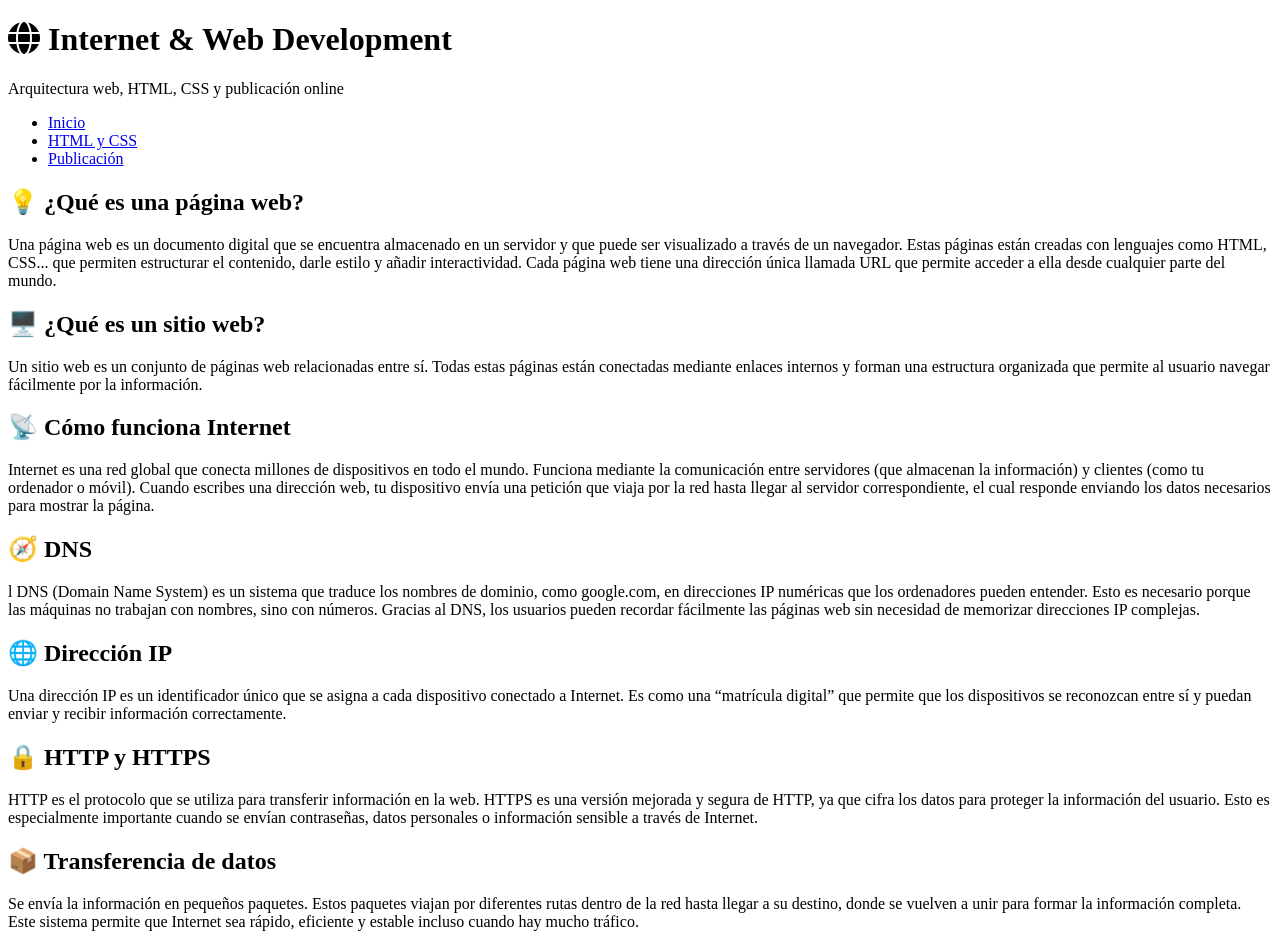
==== internet.html @ ad84b8c5 "Add files via upload" ====
<!DOCTYPE html>
<html lang="es">
<head>
<link rel="stylesheet" href="https://cdnjs.cloudflare.com/ajax/libs/font-awesome/6.5.1/css/all.min.css">
    <meta charset="UTF-8">
    <title>Cómo funciona Internet</title>
    <link rel="stylesheet" href="css/style.css">
</head>

<body>

<header>
    <div class="overlay">
        <h1>
            <i class="fa-solid fa-globe"></i>
            Internet & Web Development
        </h1>

        <p>
            Arquitectura web, HTML, CSS y publicación online
        </p>
    </div>

</header>

<nav>
    <ul>
        <li><a href="index.html">Inicio</a></li>
        <li><a href="html-css.html">HTML y CSS</a></li>
        <li><a href="publicacion.html">Publicación</a></li>
    </ul>
</nav>

<main>

<section>
    <h2>💡 ¿Qué es una página web?</h2>
    <p>
        Una página web es un documento digital que se encuentra almacenado en un servidor y que puede ser visualizado a través de un navegador. Estas páginas están creadas con lenguajes como HTML, CSS... que permiten estructurar el contenido, darle estilo y añadir interactividad. Cada página web tiene una dirección única llamada URL que permite acceder a ella desde cualquier parte del mundo.
    </p>
</section>

<section>
    <h2>🖥️ ¿Qué es un sitio web?</h2>
    <p>
     Un sitio web es un conjunto de páginas web relacionadas entre sí. Todas estas páginas están conectadas mediante enlaces internos y forman una estructura organizada que permite al usuario navegar fácilmente por la información.
    </p>
</section>

<section>
    <h2>📡 Cómo funciona Internet</h2>
    <p>
      Internet es una red global que conecta millones de dispositivos en todo el mundo. Funciona mediante la comunicación entre servidores (que almacenan la información) y clientes (como tu ordenador o móvil). Cuando escribes una dirección web, tu dispositivo envía una petición que viaja por la red hasta llegar al servidor correspondiente, el cual responde enviando los datos necesarios para mostrar la página.
    </p>
</section>

<section>
    <h2>🧭 DNS</h2>
    <p>l DNS (Domain Name System) es un sistema que traduce los nombres de dominio, como google.com, en direcciones IP numéricas que los ordenadores pueden entender. Esto es necesario porque las máquinas no trabajan con nombres, sino con números. Gracias al DNS, los usuarios pueden recordar fácilmente las páginas web sin necesidad de memorizar direcciones IP complejas.
    </p>
</section>

<section>
    <h2>🌐 Dirección IP</h2>
    <p>
      Una dirección IP es un identificador único que se asigna a cada dispositivo conectado a Internet. Es como una “matrícula digital” que permite que los dispositivos se reconozcan entre sí y puedan enviar y recibir información correctamente.
    </p>
</section>

<section>
    <h2>🔒 HTTP y HTTPS</h2>
    <p>
       HTTP es el protocolo que se utiliza para transferir información en la web. HTTPS es una versión mejorada y segura de HTTP, ya que cifra los datos para proteger la información del usuario. Esto es especialmente importante cuando se envían contraseñas, datos personales o información sensible a través de Internet.
    </p>
</section>

<section>
    <h2>📦 Transferencia de datos</h2>
    <p>
 Se envía la información en pequeños paquetes. Estos paquetes viajan por diferentes rutas dentro de la red hasta llegar a su destino, donde se vuelven a unir para formar la información completa. Este sistema permite que Internet sea rápido, eficiente y estable incluso cuando hay mucho tráfico.
    </p>
</section>



</main>

</body>
</html>
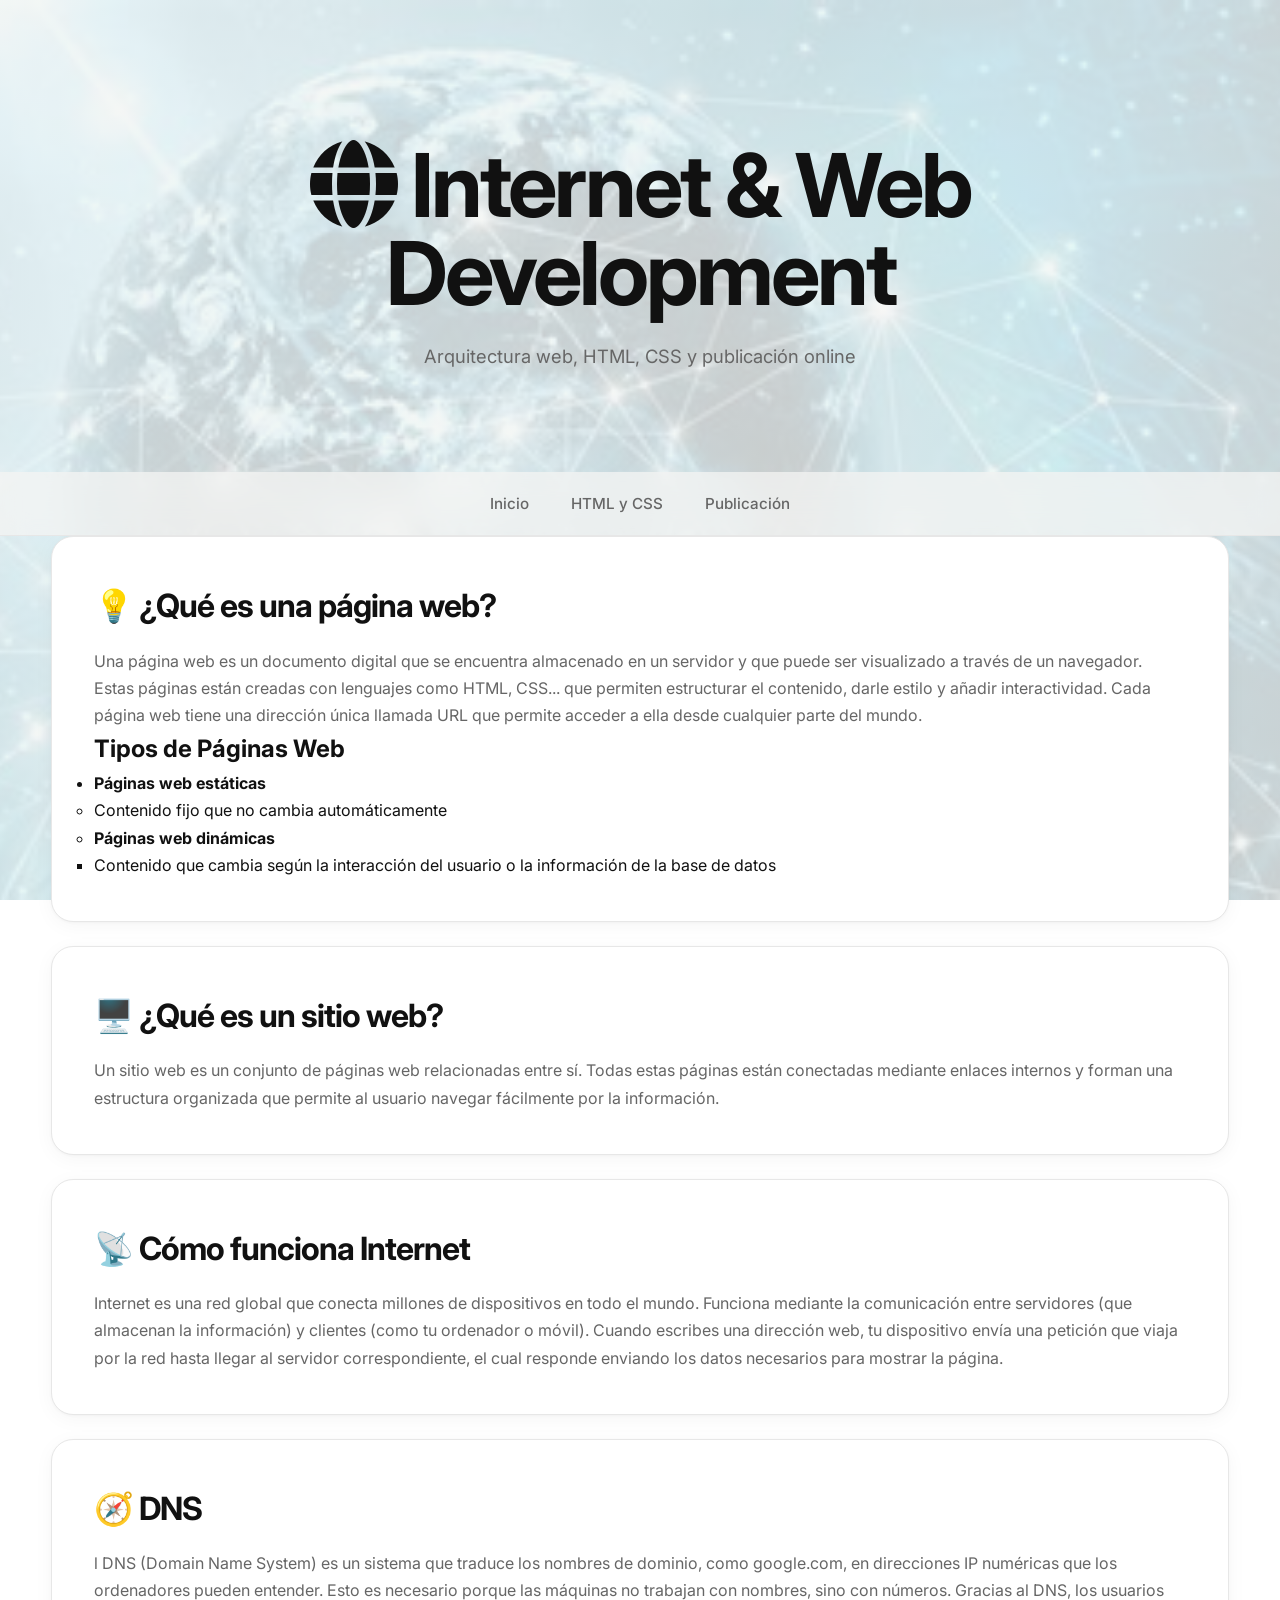
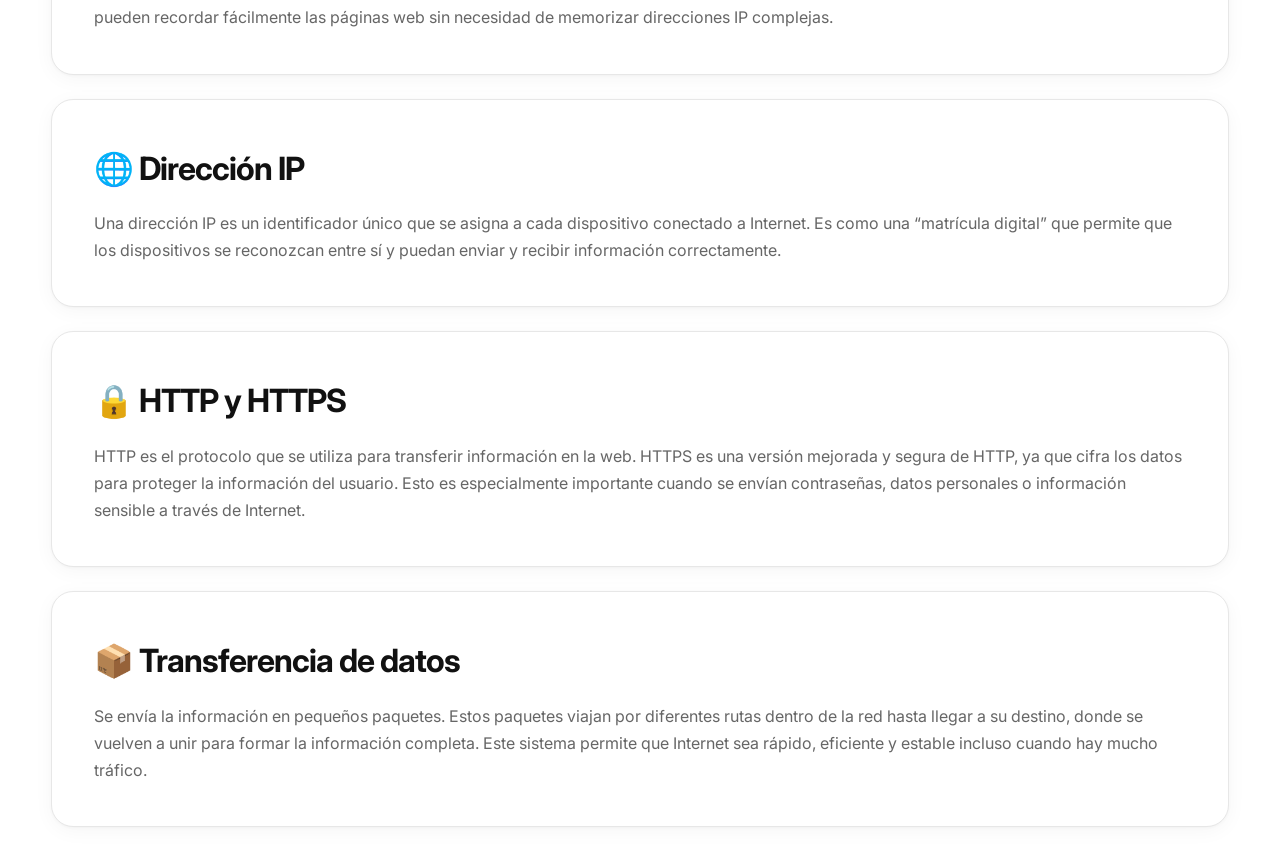
==== commit 2e78606e: "Update internet.html" ====
--- a/internet.html
+++ b/internet.html
@@ -37,7 +37,16 @@
     <h2>💡 ¿Qué es una página web?</h2>
     <p>
         Una página web es un documento digital que se encuentra almacenado en un servidor y que puede ser visualizado a través de un navegador. Estas páginas están creadas con lenguajes como HTML, CSS... que permiten estructurar el contenido, darle estilo y añadir interactividad. Cada página web tiene una dirección única llamada URL que permite acceder a ella desde cualquier parte del mundo.
-    </p>
+    <h1>Tipos de Páginas Web</h1>
+    <ul>
+        <li><strong>Páginas web estáticas</strong>
+            <ul>
+                <li>Contenido fijo que no cambia automáticamente</li>
+
+        <li><strong>Páginas web dinámicas</strong>
+            <ul>
+                <li>Contenido que cambia según la interacción del usuario o la información de la base de datos</li>
+    </ul> </p>
 </section>
 
 <section>
--- a/css/style.css
+++ b/css/style.css
@@ -0,0 +1,277 @@
+@import url('https://fonts.googleapis.com/css2?family=Inter:wght@300;400;500;600;700&display=swap');
+
+:root{
+    --bg: #f5f5f3;
+    --surface: #ffffff;
+
+    --text: #111111;
+    --muted: #666666;
+
+    --border: #e7e7e7;
+
+    --accent: #1c1c1c;
+
+    --radius: 22px;
+
+    --shadow:
+        0 4px 20px rgba(0,0,0,0.04),
+        0 1px 3px rgba(0,0,0,0.03);
+}
+
+*{
+    margin:0;
+    padding:0;
+    box-sizing:border-box;
+}
+
+    body{
+    font-family:'Inter',sans-serif;
+
+    background:
+        linear-gradient(rgba(245,245,243,0.82), rgba(245,245,243,0.82)),
+        url("internet.jpg");
+
+    background-size: cover;
+    background-position: center;
+    background-attachment: fixed;
+
+    color:var(--text);
+    line-height:1.7;
+}
+
+/* NAV */
+
+nav{
+    position:sticky;
+    top:0;
+
+    backdrop-filter: blur(14px);
+
+    background: rgba(245,245,243,0.75);
+
+    border-bottom:1px solid var(--border);
+
+    z-index:1000;
+}
+
+nav ul{
+    display:flex;
+    justify-content:center;
+    align-items:center;
+
+    gap:10px;
+
+    list-style:none;
+
+    padding:18px;
+}
+
+nav a{
+    text-decoration:none;
+    color:var(--muted);
+
+    font-size:0.95rem;
+    font-weight:500;
+
+    padding:10px 16px;
+
+    border-radius:999px;
+
+    transition:0.25s;
+}
+
+nav a:hover{
+    background:#ebebeb;
+    color:var(--text);
+}
+
+/* HERO */
+
+header{
+    padding:140px 20px 100px;
+    text-align:center;
+}
+
+header h1{
+    font-size:clamp(3rem,7vw,5.5rem);
+
+    line-height:1;
+
+    letter-spacing:-3px;
+
+    font-weight:700;
+
+    max-width:950px;
+
+    margin:auto auto 24px;
+}
+
+header p{
+    max-width:720px;
+
+    margin:auto;
+
+    color:var(--muted);
+
+    font-size:1.15rem;
+}
+
+/* BUTTONS */
+
+.hero-buttons{
+    display:flex;
+    justify-content:center;
+    gap:14px;
+
+    margin-top:40px;
+
+    flex-wrap:wrap;
+}
+
+.btn{
+    text-decoration:none;
+
+    padding:15px 24px;
+
+    border-radius:14px;
+
+    font-weight:600;
+
+    transition:0.3s;
+}
+
+.btn-dark{
+    background:var(--accent);
+    color:white;
+}
+
+.btn-dark:hover{
+    transform:translateY(-2px);
+}
+
+.btn-light{
+    background:white;
+    color:var(--text);
+
+    border:1px solid var(--border);
+}
+
+.btn-light:hover{
+    background:#f0f0f0;
+}
+
+/* MAIN */
+
+main{
+    width:92%;
+    max-width:1180px;
+    margin:auto;
+}
+
+/* SECTIONS */
+
+section{
+    background:var(--surface);
+
+    border:1px solid var(--border);
+
+    border-radius:var(--radius);
+
+    padding:42px;
+
+    margin-bottom:24px;
+
+    box-shadow:var(--shadow);
+
+    transition:0.3s;
+}
+
+section:hover{
+    transform:translateY(-3px);
+}
+
+section h2{
+    font-size:2rem;
+
+    margin-bottom:14px;
+
+    letter-spacing:-1px;
+}
+
+section p{
+    color:var(--muted);
+}
+
+/* GRID */
+
+.grid{
+    display:grid;
+    grid-template-columns:repeat(auto-fit,minmax(280px,1fr));
+    gap:24px;
+}
+
+/* CARDS */
+
+.card{
+    padding:28px;
+
+    border-radius:18px;
+
+    background:#fafafa;
+
+    border:1px solid var(--border);
+}
+
+/* IMAGES */
+
+img{
+    width:100%;
+
+    border-radius:18px;
+
+    margin-top:24px;
+}
+
+/* CODE */
+
+pre{
+    background:#111;
+
+    color:#f3f3f3;
+
+    padding:24px;
+
+    border-radius:18px;
+
+    overflow:auto;
+
+    margin-top:20px;
+}
+
+/* FOOTER */
+
+footer{
+    text-align:center;
+
+    padding:70px 20px;
+
+    color:var(--muted);
+}
+
+/* RESPONSIVE */
+
+@media(max-width:768px){
+
+    header{
+        padding-top:100px;
+    }
+
+    section{
+        padding:28px;
+    }
+
+    nav ul{
+        flex-wrap:wrap;
+    }
+
+}
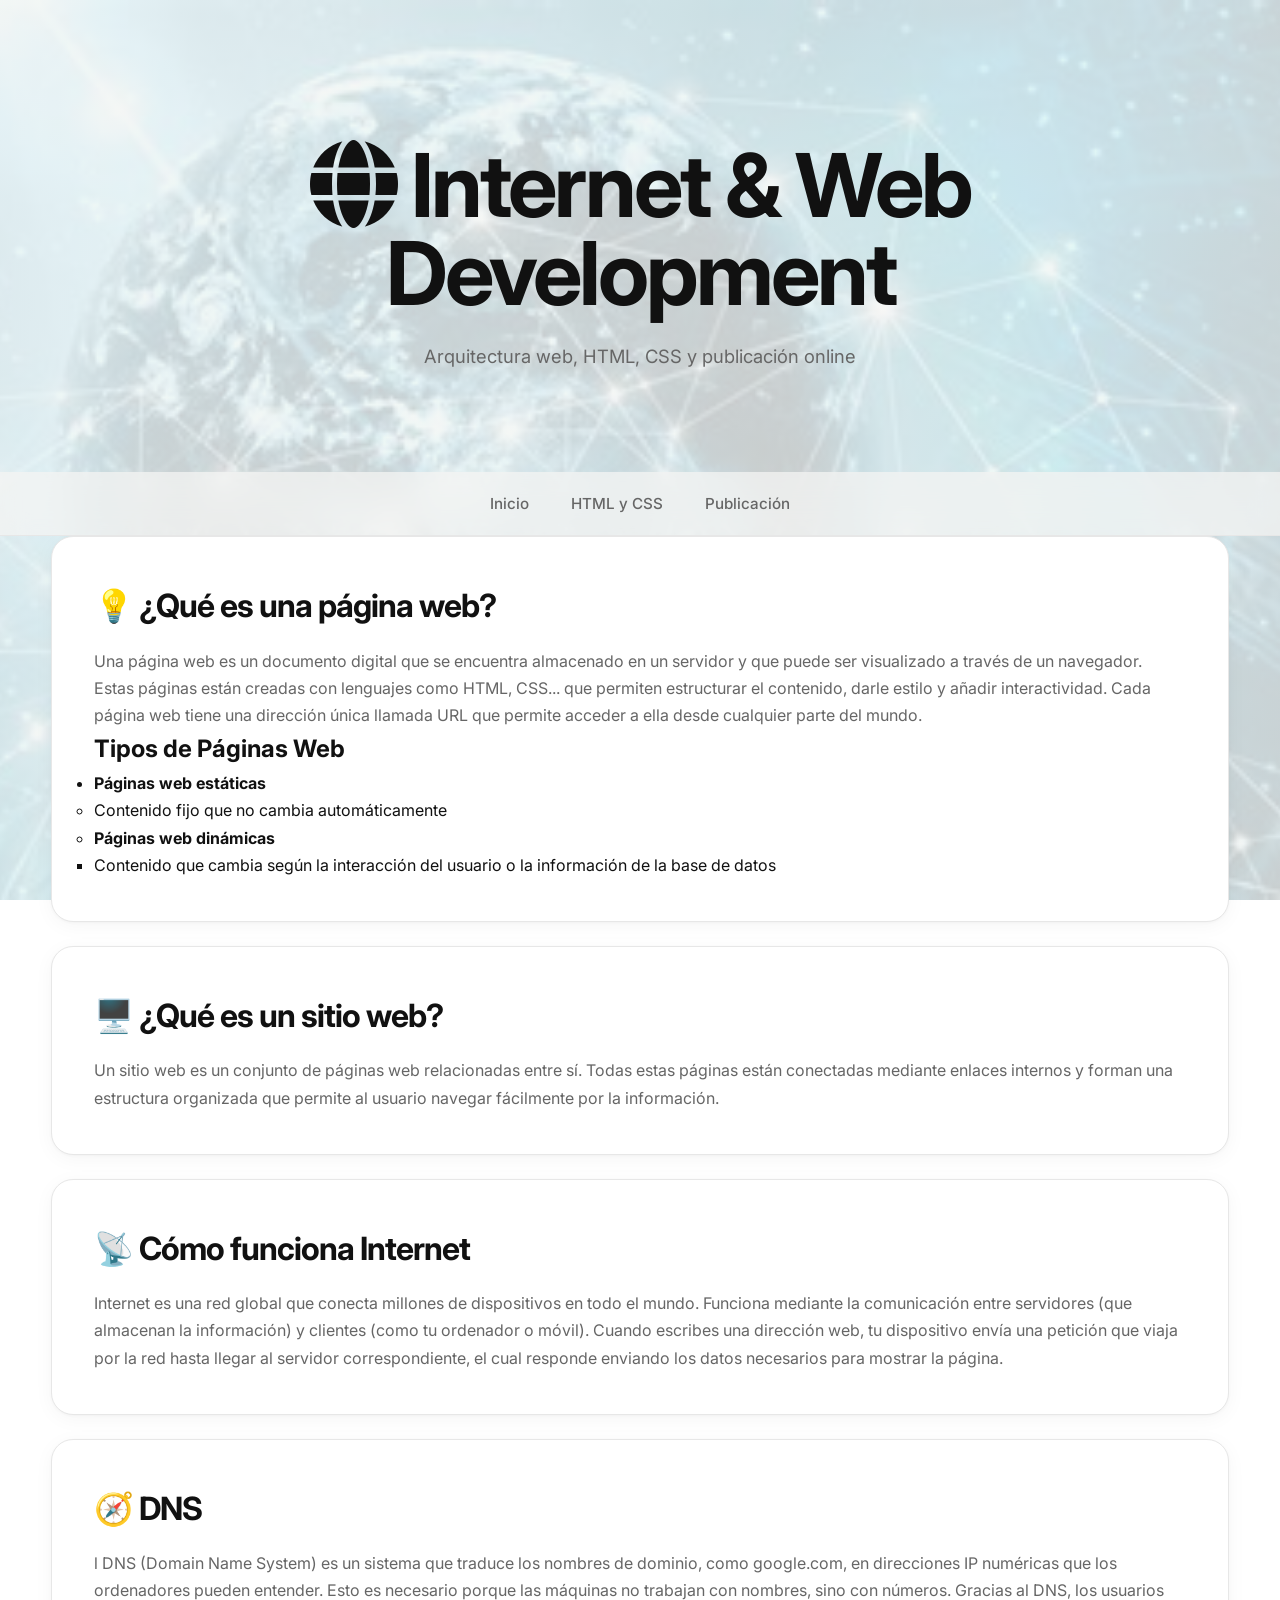
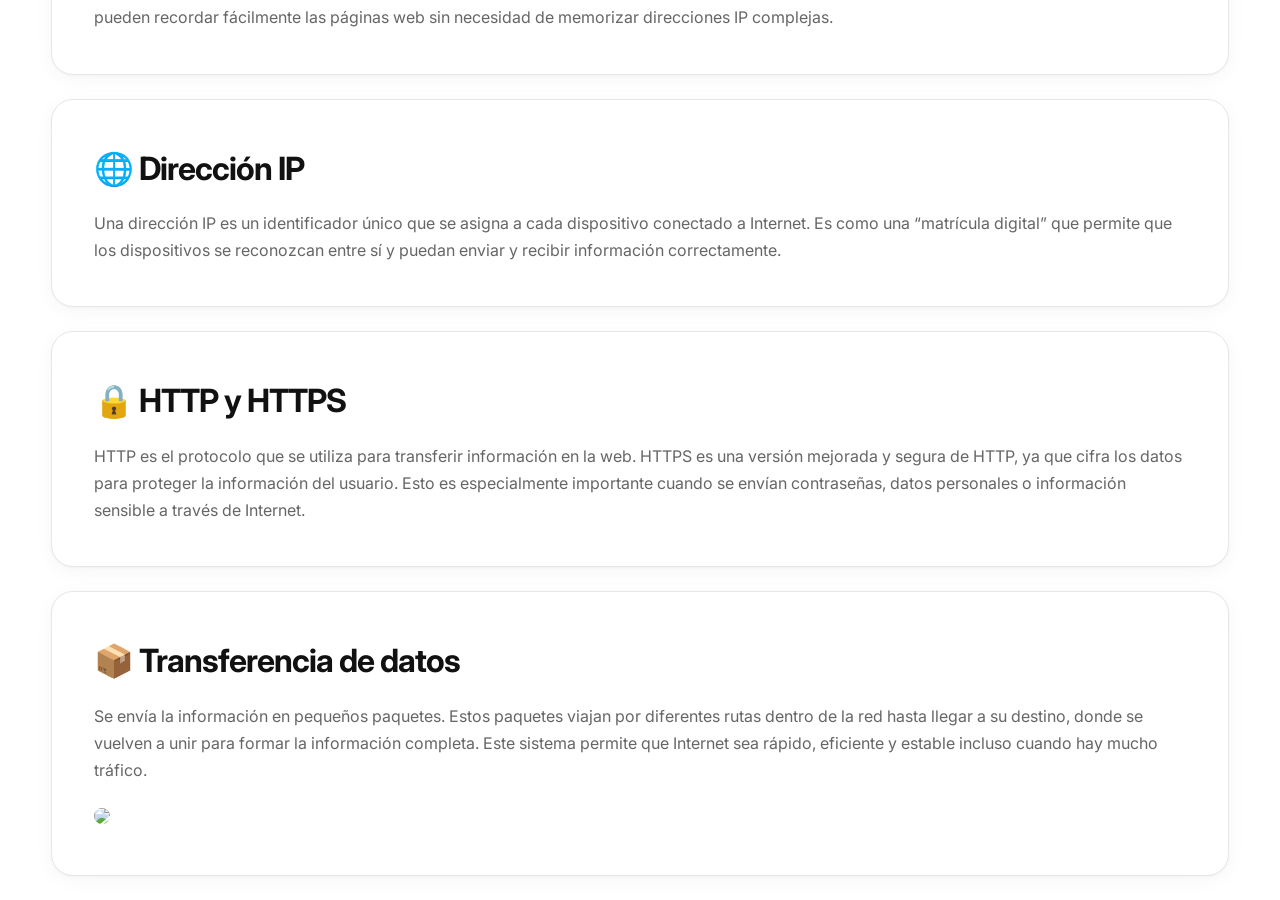
==== commit b165ebb9: "Update internet.html" ====
--- a/internet.html
+++ b/internet.html
@@ -88,6 +88,7 @@
     <p>
  Se envía la información en pequeños paquetes. Estos paquetes viajan por diferentes rutas dentro de la red hasta llegar a su destino, donde se vuelven a unir para formar la información completa. Este sistema permite que Internet sea rápido, eficiente y estable incluso cuando hay mucho tráfico.
     </p>
+    <img src="imagenes/internetinformacioncanva.pdf"
 </section>
 
 
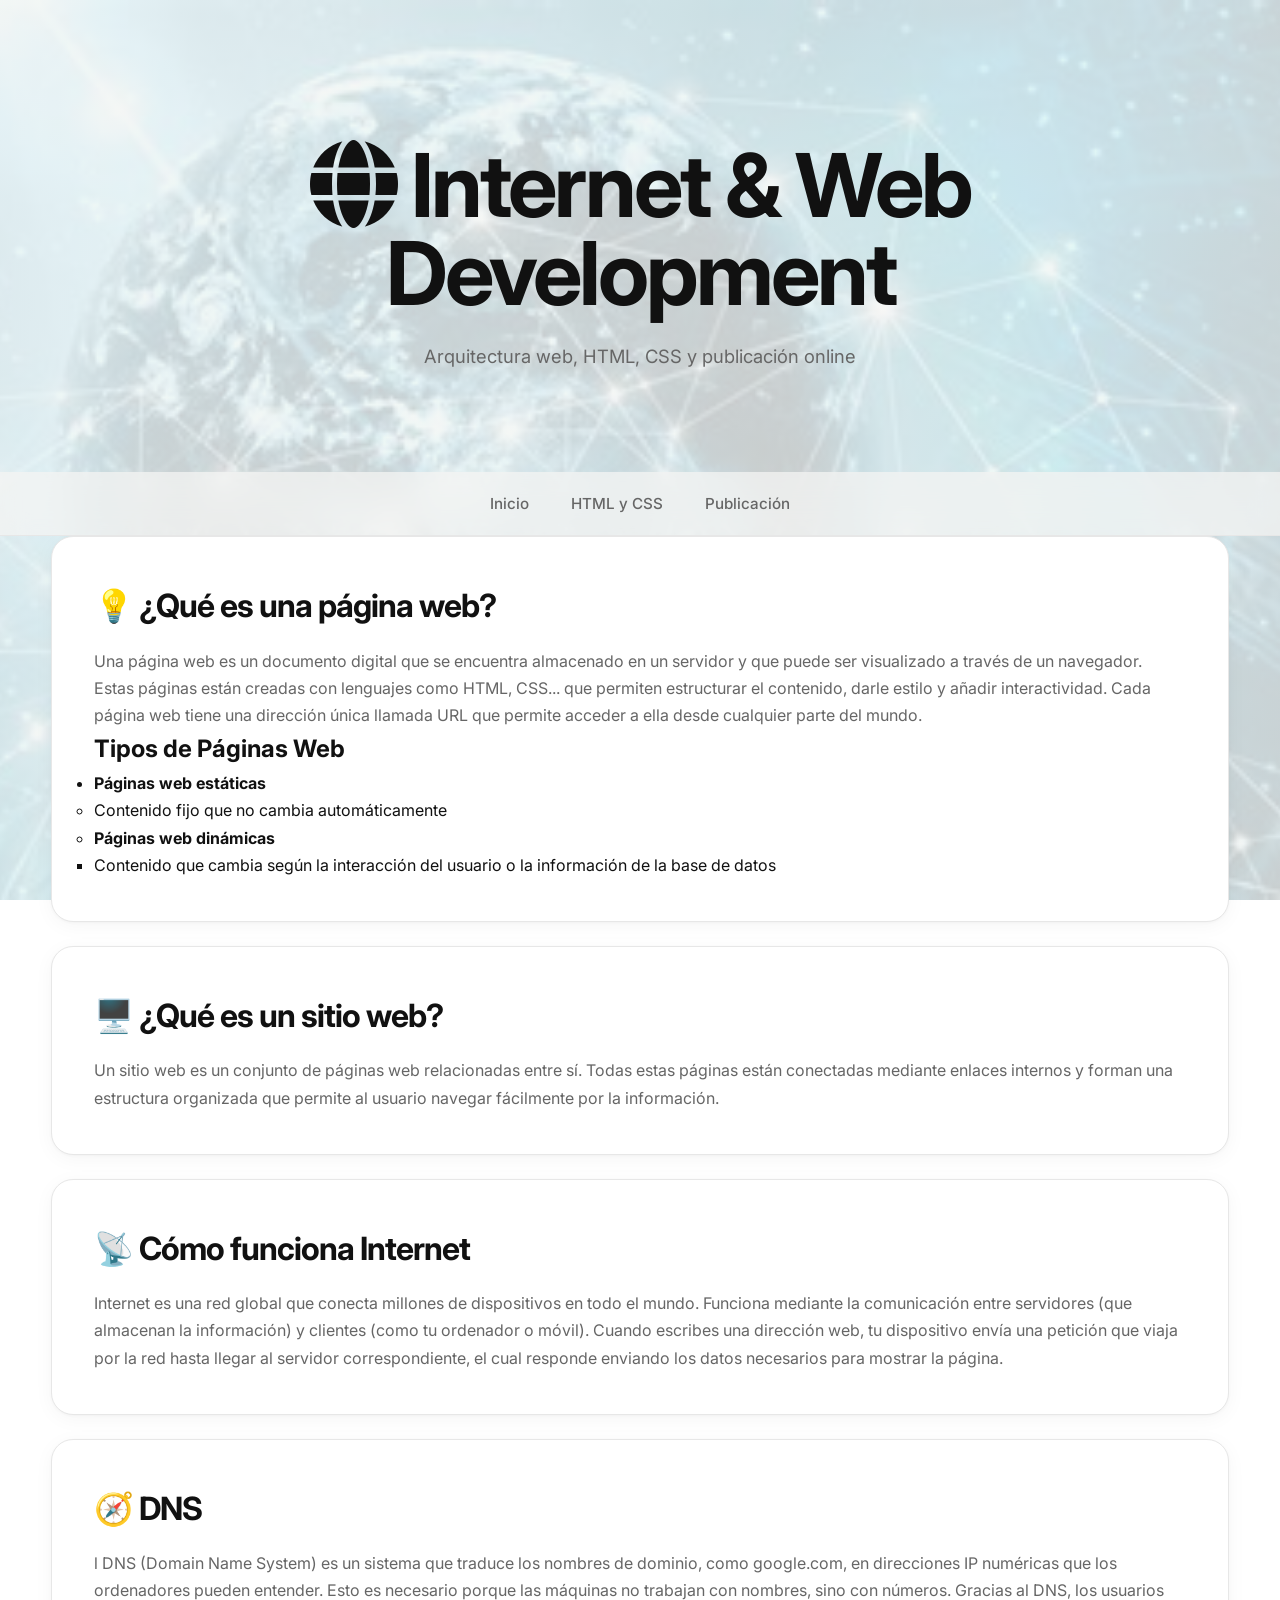
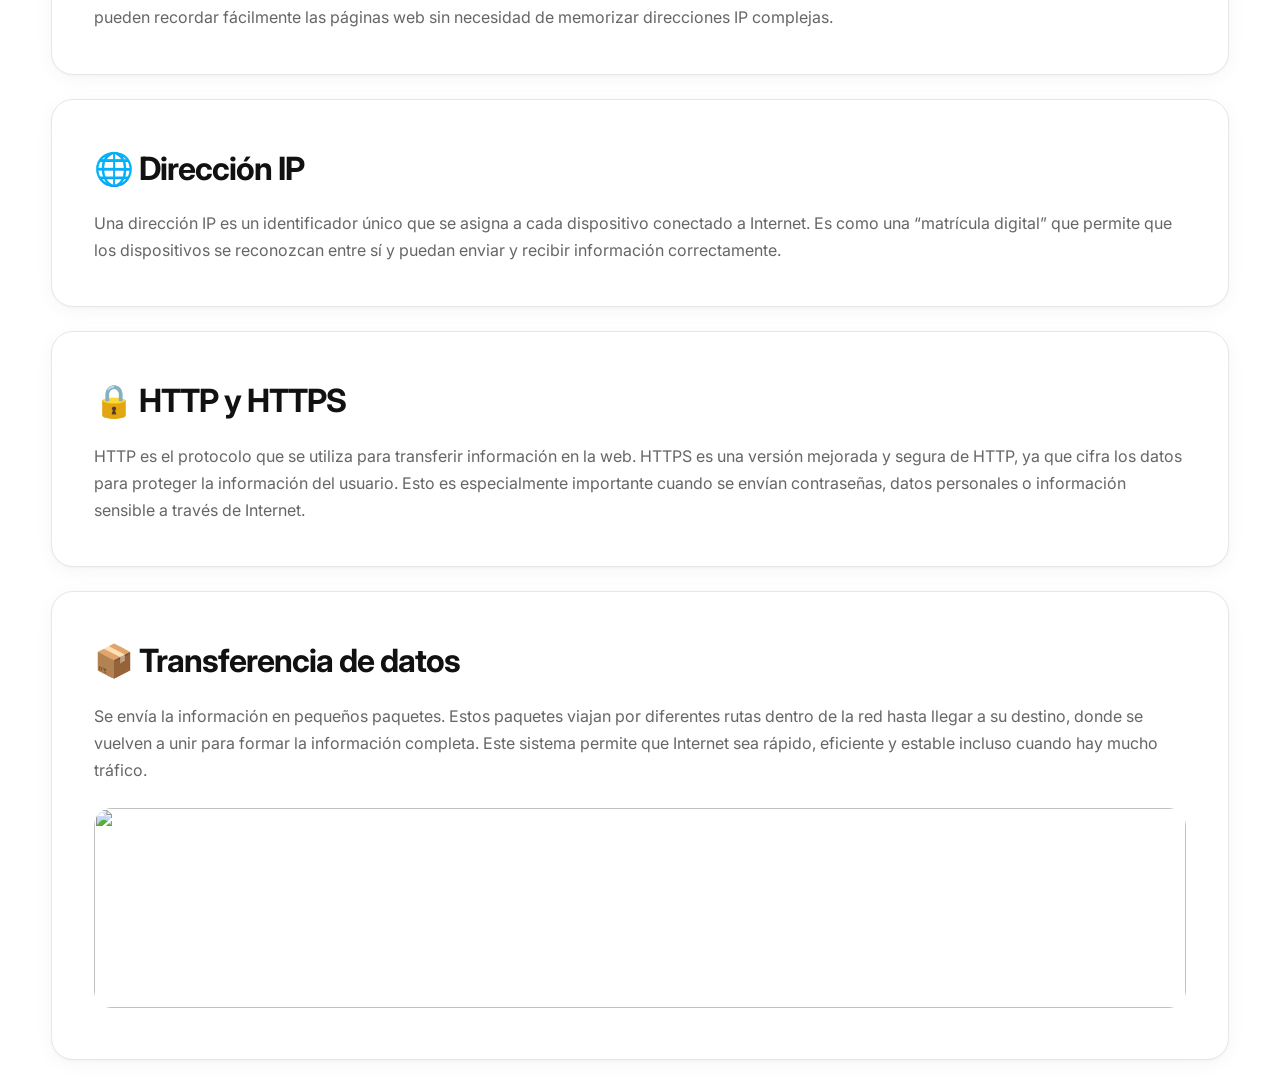
==== commit abcca60c: "Update internet.html" ====
--- a/internet.html
+++ b/internet.html
@@ -88,7 +88,7 @@
     <p>
  Se envía la información en pequeños paquetes. Estos paquetes viajan por diferentes rutas dentro de la red hasta llegar a su destino, donde se vuelven a unir para formar la información completa. Este sistema permite que Internet sea rápido, eficiente y estable incluso cuando hay mucho tráfico.
     </p>
-    <img src="imagenes/internetinformacioncanva.pdf"
+    <img src="imagenes/internetinformacioncanva.pdf  width="300" height="200""
 </section>
 
 
